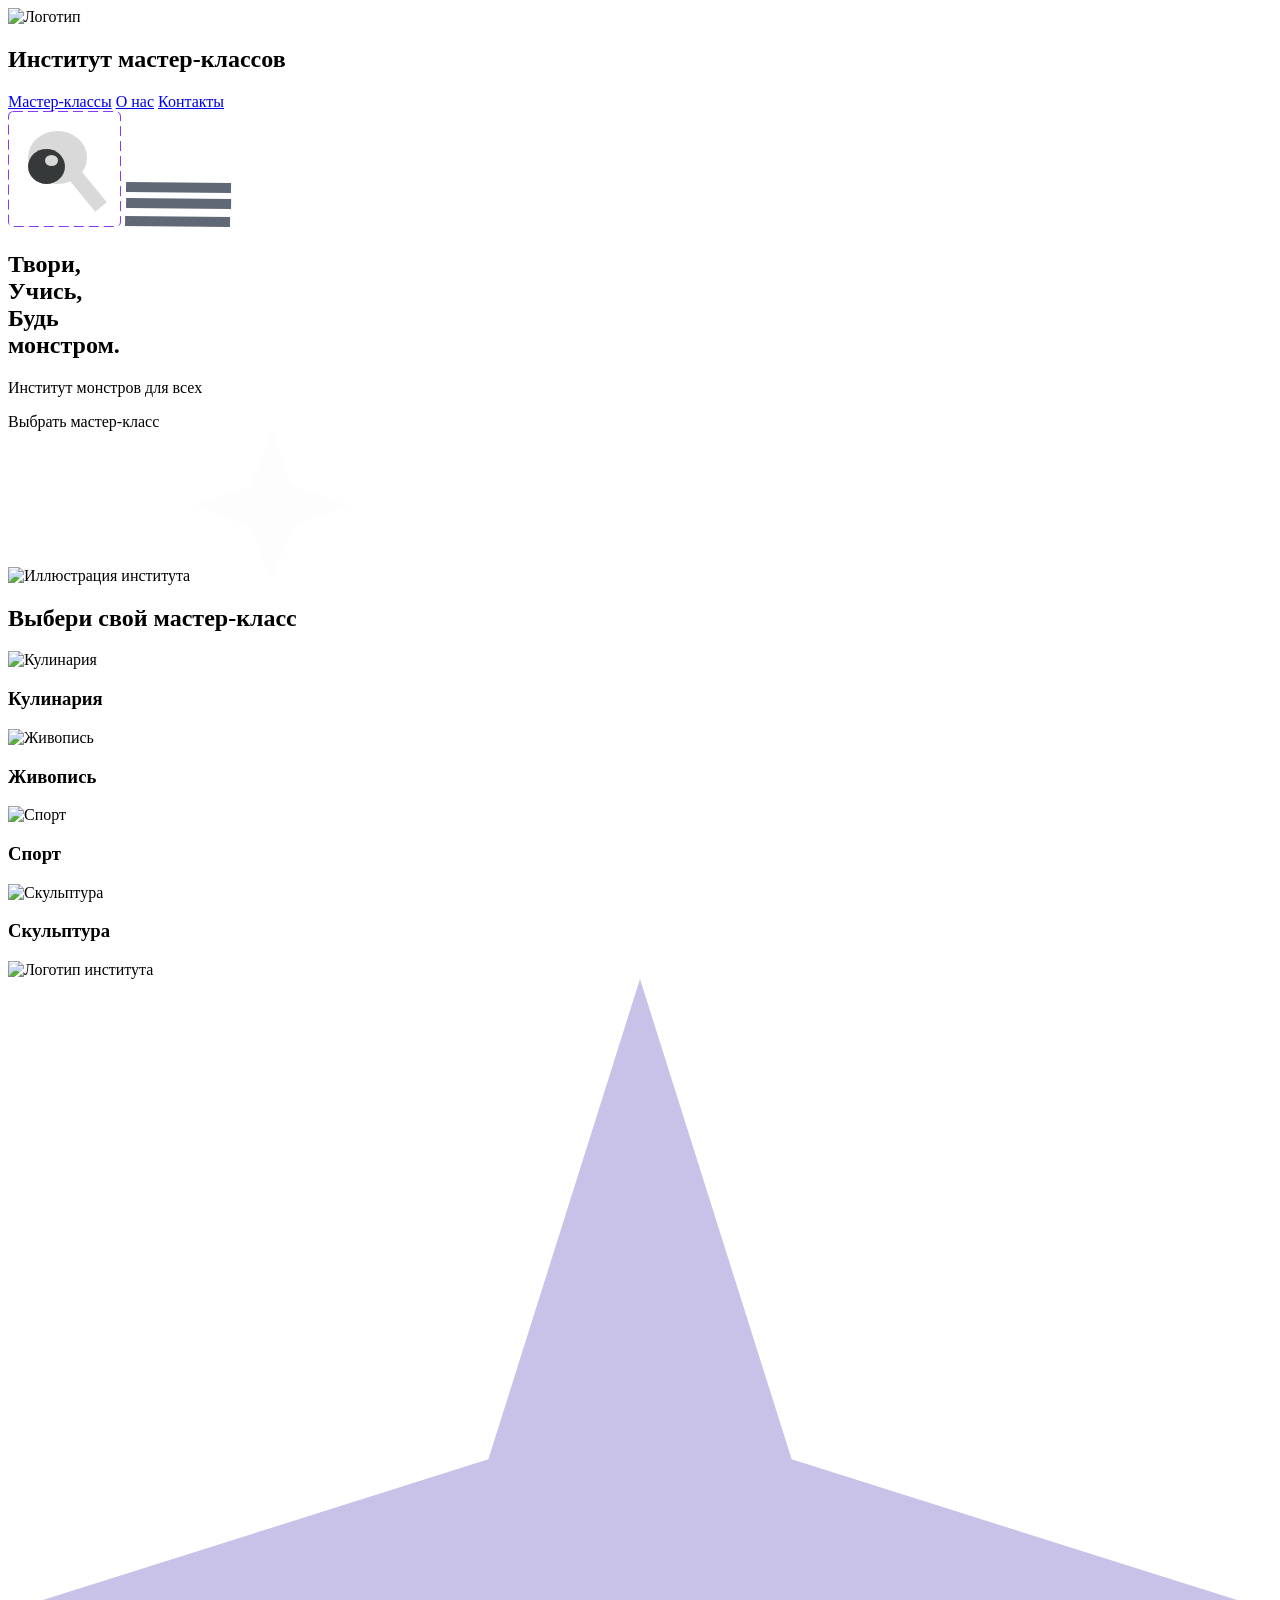
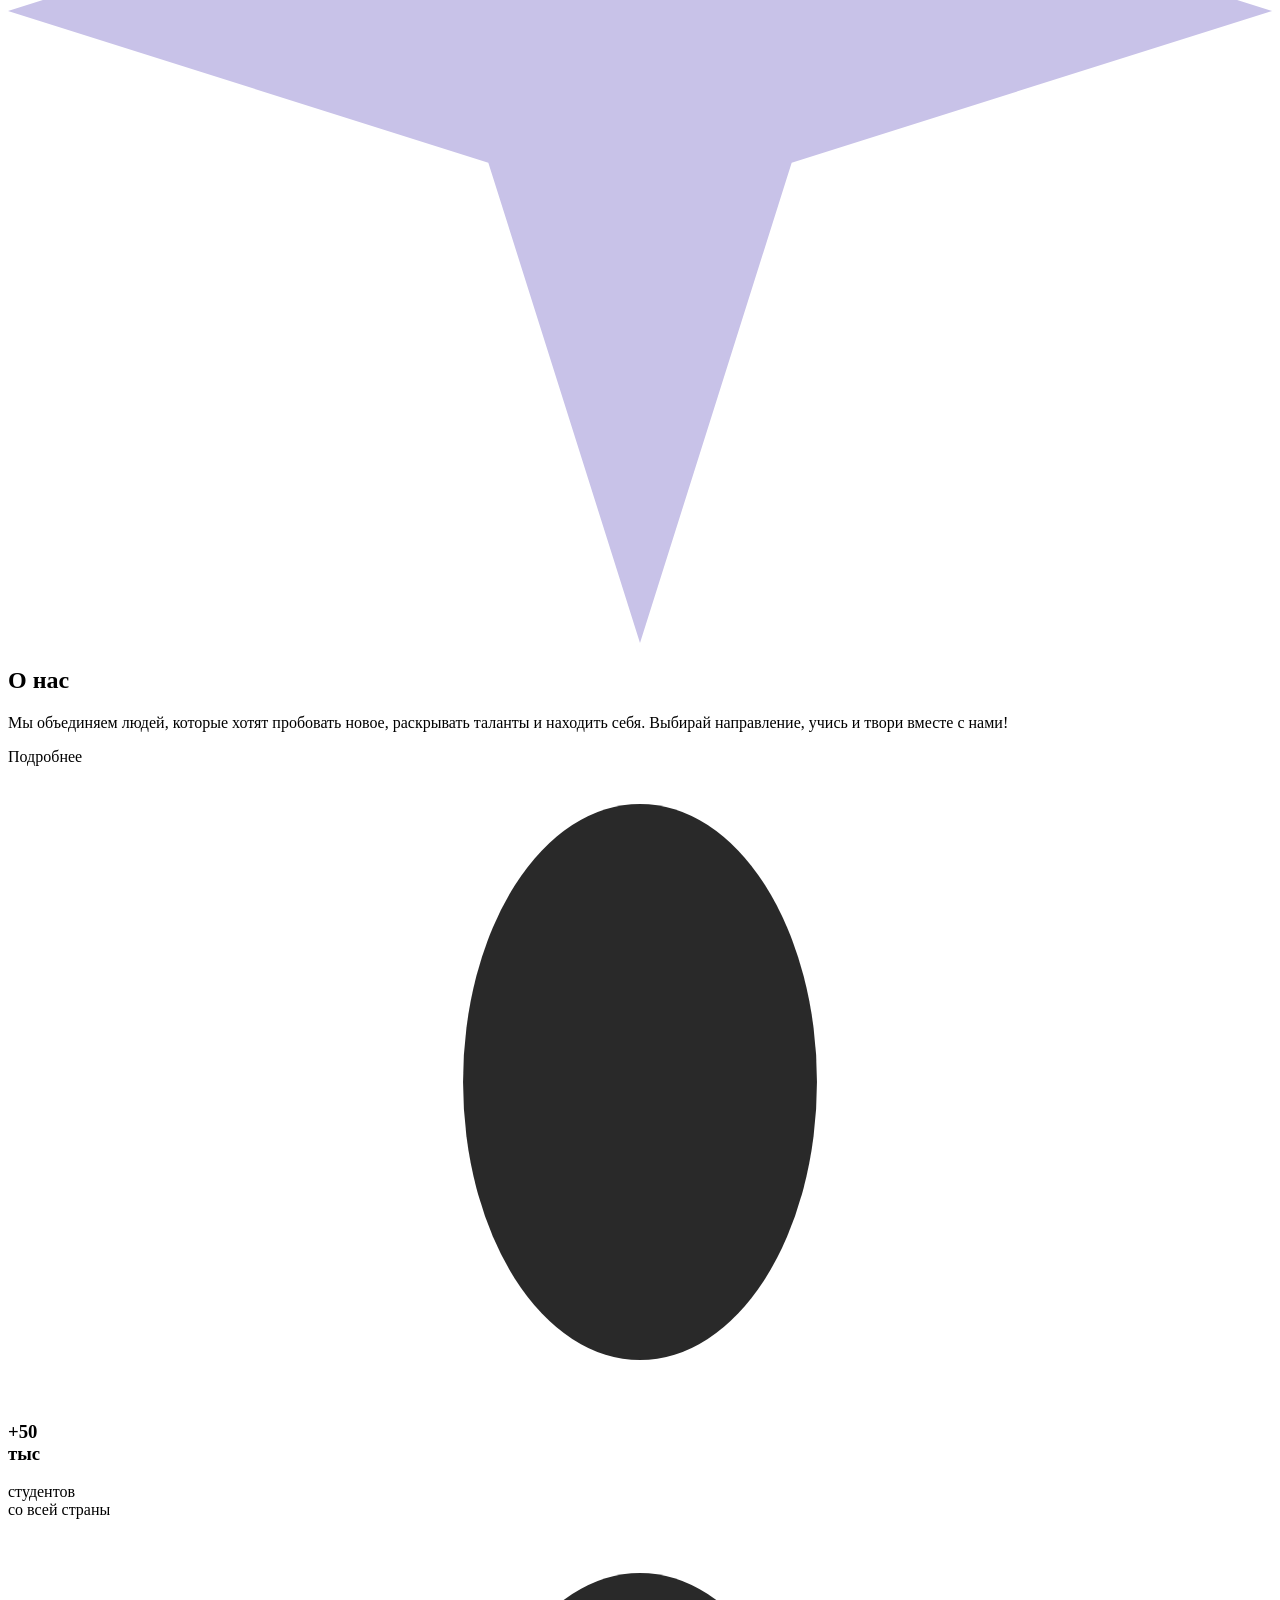
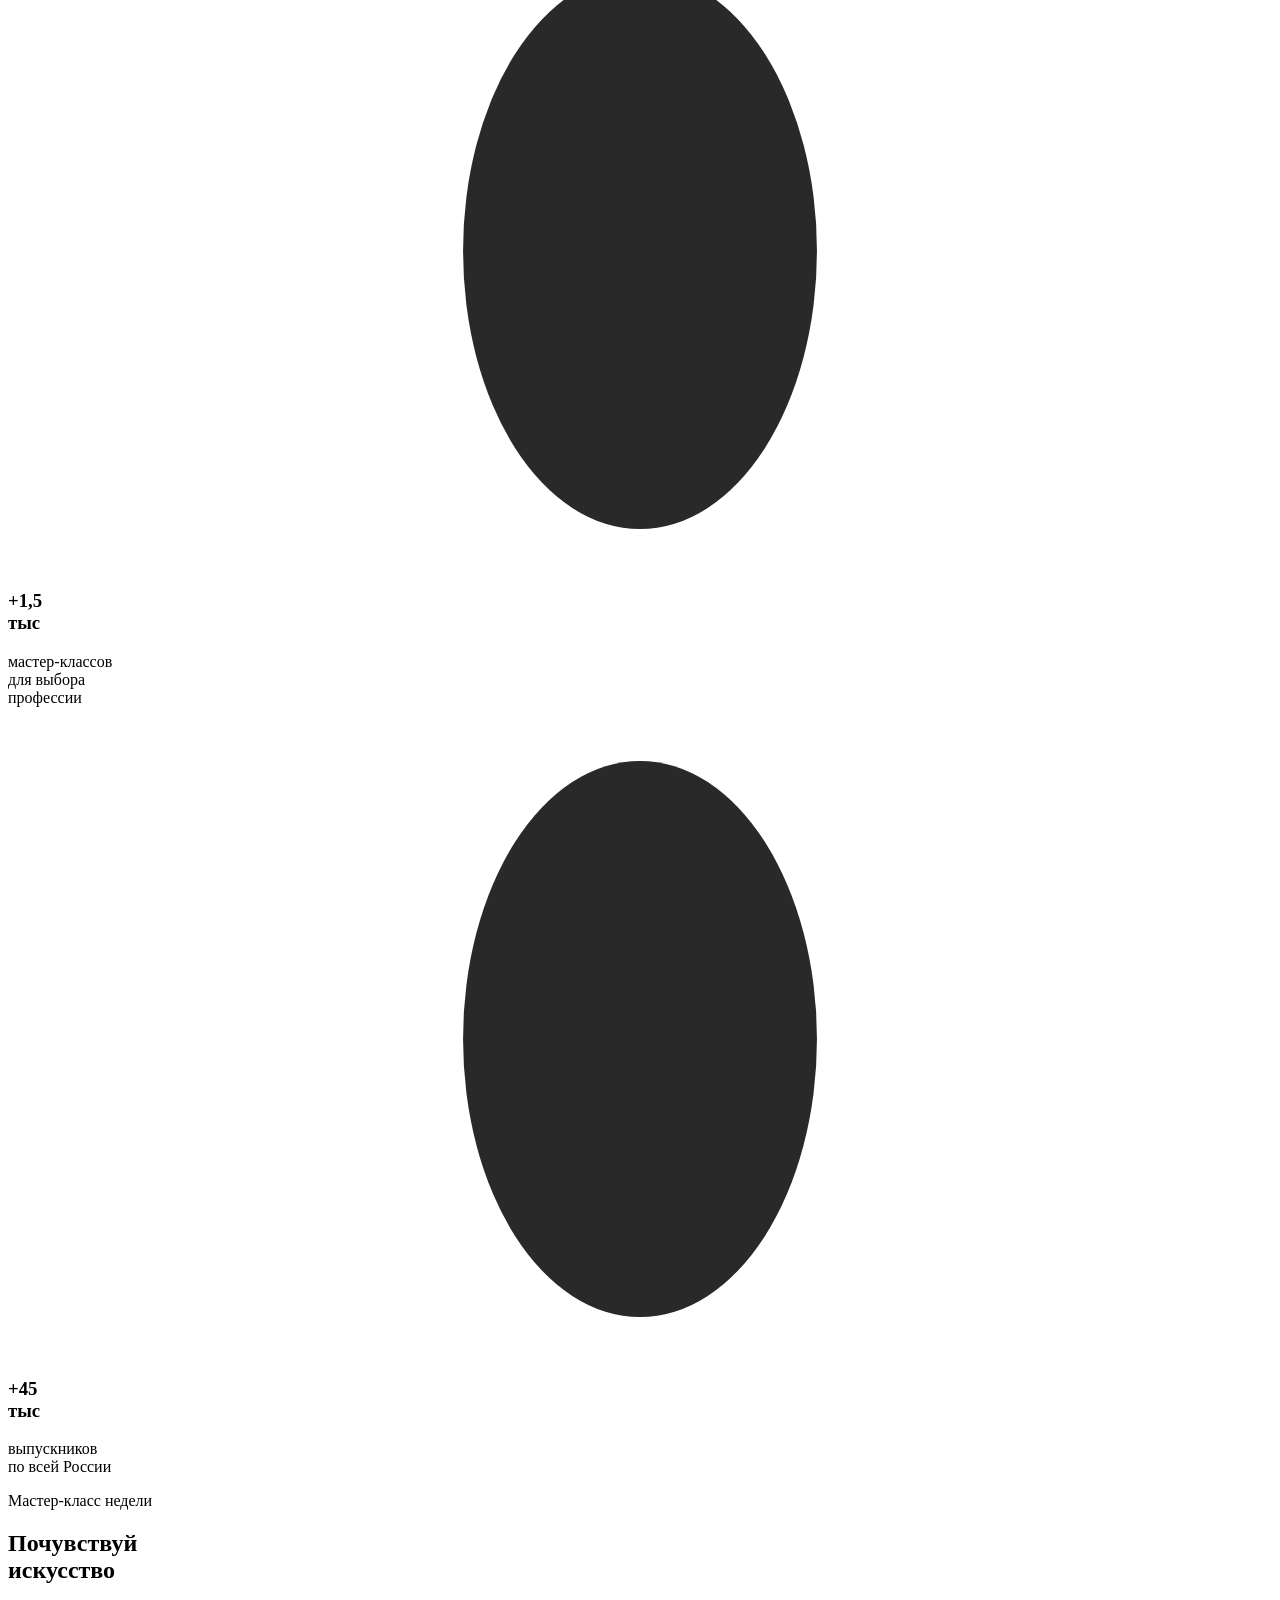
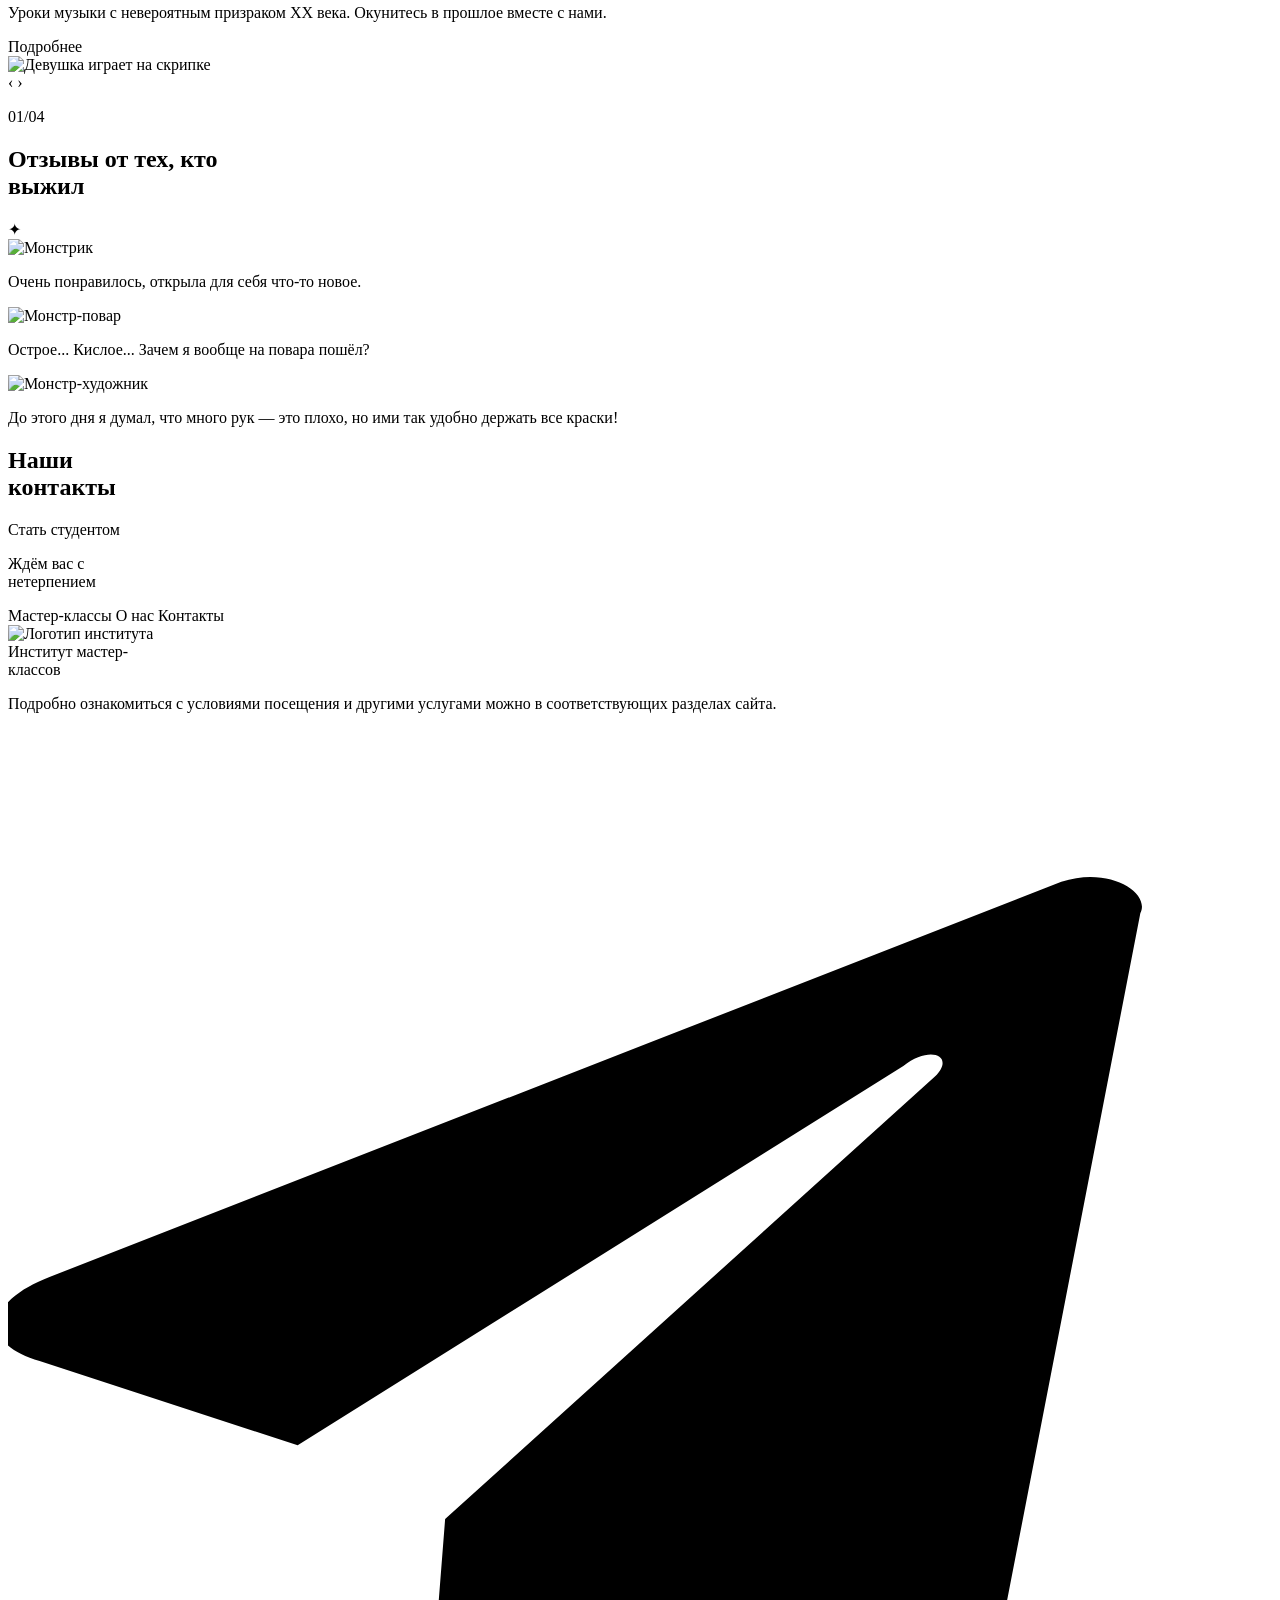
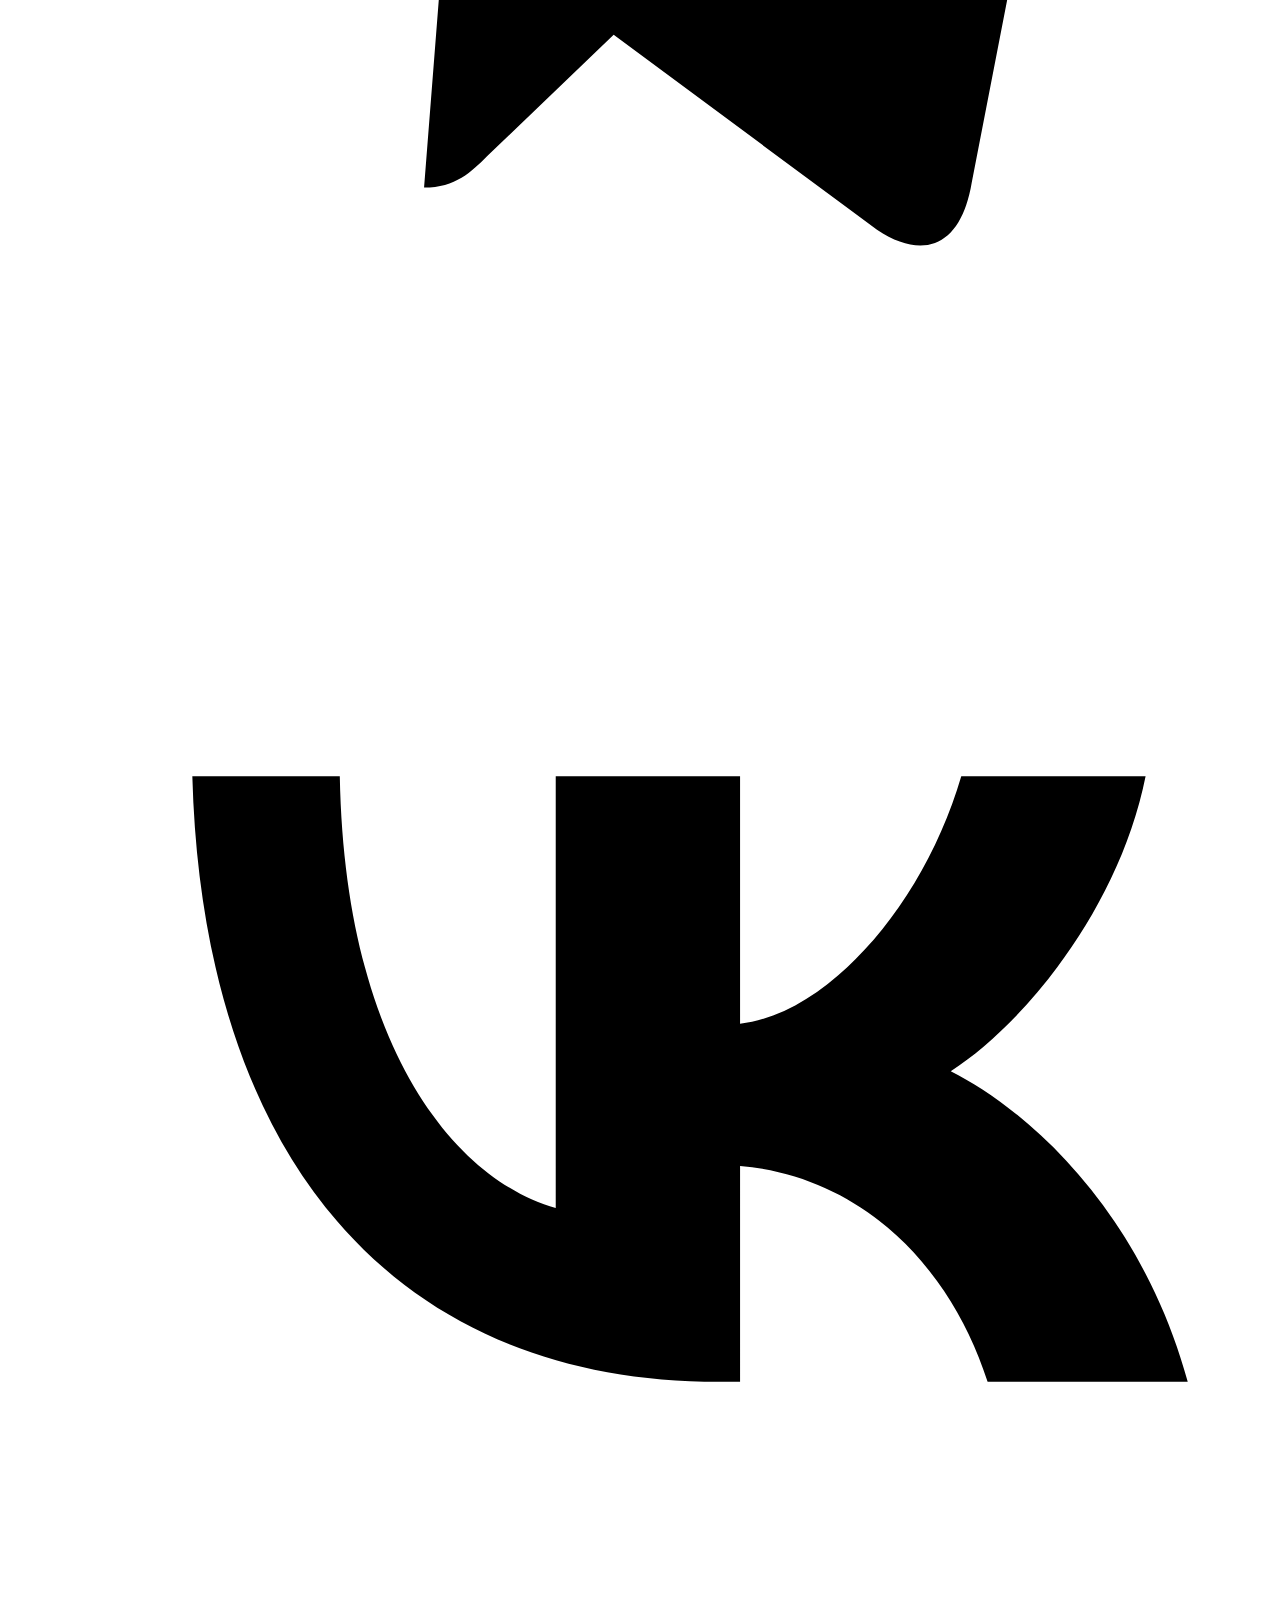
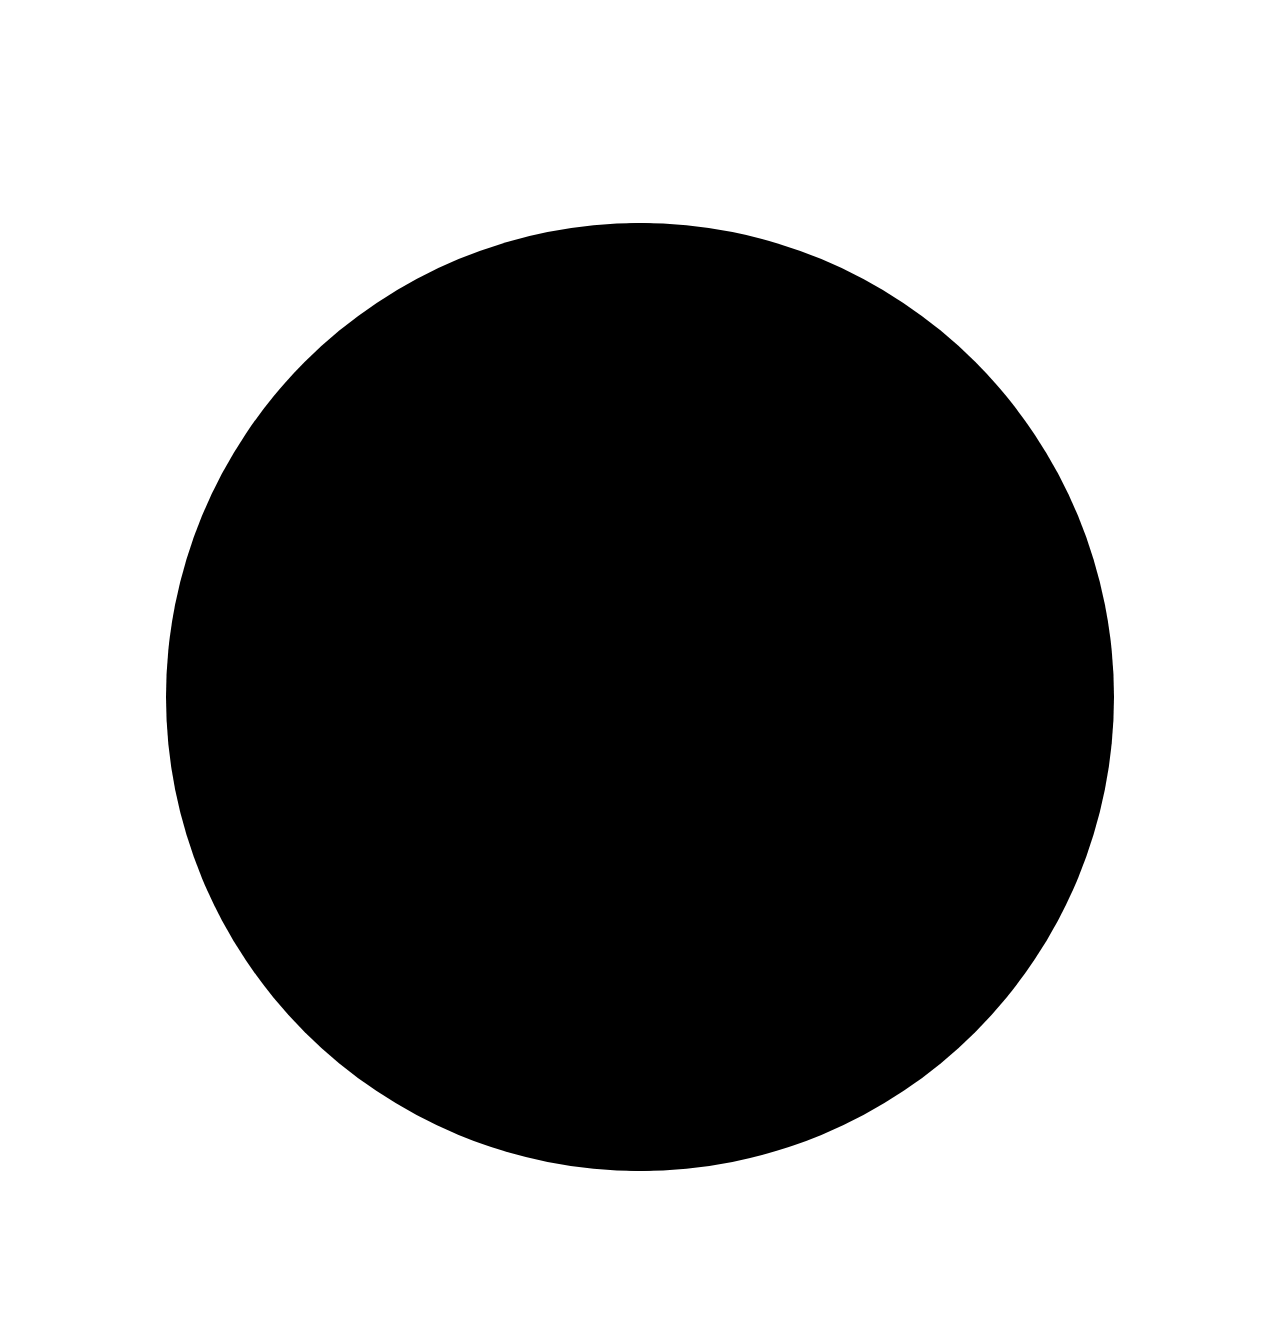
==== index.html @ 17a02067 "Add initial HTML structure for the website This commit adds a complete HTML structure for the 'Инсти" ====
<!DOCTYPE html>
<html lang="ru">

<head>
    <meta charset="UTF-8">
    <meta name="viewport" content="width=device-width, initial-scale=1.0">
    <title>Институт мастер-классов</title>
    <link rel="stylesheet" href="styles/style.css">
</head>

<body>

    <header class="header">
        <div class="brand">
            <img src="images/logo.jpg" class="logo" alt="Логотип">
            <span class="brand-divider" aria-hidden="true"></span>
            <h2>Институт мастер-классов</h2>
        </div>

        <nav>
            <a href="#classes">Мастер-классы</a>
            <a href="#about">О нас</a>
            <a href="#contacts">Контакты</a>
        </nav>

        <svg class="svgnav" width="113" height="116" viewBox="0 0 113 116" fill="none" xmlns="http://www.w3.org/2000/svg">
            <rect x="0.5" y="0.5" width="112" height="115" rx="4.5" stroke="#8A38F5" stroke-dasharray="10 5"/>
            <path d="M66 63L93 96" stroke-width="15" stroke="#D9D9D9"/>
            <ellipse cx="49.5" cy="46.5" rx="29.5" ry="26.5" fill="#D9D9D9"/>
            <path d="M57 55.5C57 65.165 48.7173 73 38.5 73C28.2827 73 20 65.165 20 55.5C20 45.835 28.2827 38 38.5 38C48.7173 38 57 45.835 57 55.5Z" fill="#36393A"/>
            <ellipse cx="43.5" cy="49.5" rx="6.5" ry="5.5" fill="#D9D9D9"/>
        </svg>

        <svg class="menu-icon" width="107" height="45" viewBox="0 0 107 45" fill="none" xmlns="http://www.w3.org/2000/svg" aria-hidden="true">
            <path d="M105.095 34.9912L105 44.9902L0 44L0.09375 34L105.095 34.9912Z" fill="#606775"/>
            <path d="M106.143 17L106.047 27L1.04688 26L1.14258 16L106.143 17Z" fill="#606775"/>
            <path d="M106.095 1L105.999 11L0.999023 10L1.09473 0L106.095 1Z" fill="#606775"/>
        </svg>
    </header>

    <main>

        <section class="hero">
            <div class="hero-text">
                <h1>Твори,<br>Учись,<br>Будь<br>монстром.</h1>
                <p>Институт монстров для всех</p>
                <span class="button">Выбрать мастер-класс</span>
            </div>

            <img src="images/hero.jpg" alt="Иллюстрация института">

            <svg class="hero-star" width="155" height="150" viewBox="0 0 155 150" fill="none" xmlns="http://www.w3.org/2000/svg" aria-hidden="true">
                <path d="M77.5 0L98.432 54.7432L155 75L98.432 95.2568L77.5 150L56.568 95.2568L0 75L56.568 54.7432L77.5 0Z" fill="#FEFDFD" fill-opacity="0.79"/>
            </svg>
        </section>

        <section class="classes" id="classes">
            <h2>Выбери свой мастер-класс</h2>

            <div class="cards">
                <div class="card">
                    <img src="images/cooking.jpg" alt="Кулинария">
                    <h3>Кулинария</h3>
                </div>

                <div class="card">
                    <img src="images/painting.jpg" alt="Живопись">
                    <h3>Живопись</h3>
                </div>

                <div class="card">
                    <img src="images/sport.jpg" alt="Спорт">
                    <h3>Спорт</h3>
                </div>

                <div class="card">
                    <img src="images/sculpture.jpg" alt="Скульптура">
                    <h3>Скульптура</h3>
                </div>
            </div>
        </section>

        <section class="about" id="about">
            <div class="about-logo">
                <img src="images/logo.jpg" alt="Логотип института">
            </div>

            <div class="about-text">
                <svg class="about-star" viewBox="0 0 100 100" aria-hidden="true">
                    <polygon points="50,0 62,38 100,50 62,62 50,100 38,62 0,50 38,38" fill="#C8C2E8"/>
                </svg>

                <h2>О нас</h2>

                <p>
                    Мы объединяем людей, которые хотят пробовать
                    новое, раскрывать таланты и находить себя.
                    Выбирай направление, учись и твори вместе с нами!
                </p>

                <span class="about-button">Подробнее</span>
            </div>

            <div class="about-stats">
                <div class="stat-card">
                    <svg class="eye" viewBox="0 0 50 25" aria-hidden="true">
                        <ellipse cx="25" cy="12.5" rx="24" ry="12" fill="white"/>
                        <ellipse cx="25" cy="12.5" rx="7" ry="11" fill="#292929"/>
                    </svg>
                    <h3>+50<br>тыс</h3>
                    <p>студентов<br>со всей страны</p>
                </div>

                <div class="stat-card">
                    <svg class="eye" viewBox="0 0 50 25" aria-hidden="true">
                        <ellipse cx="25" cy="12.5" rx="24" ry="12" fill="white"/>
                        <ellipse cx="25" cy="12.5" rx="7" ry="11" fill="#292929"/>
                    </svg>
                    <h3>+1,5<br>тыс</h3>
                    <p>мастер-классов<br>для выбора<br>профессии</p>
                </div>

                <div class="stat-card">
                    <svg class="eye" viewBox="0 0 50 25" aria-hidden="true">
                        <ellipse cx="25" cy="12.5" rx="24" ry="12" fill="white"/>
                        <ellipse cx="25" cy="12.5" rx="7" ry="11" fill="#292929"/>
                    </svg>
                    <h3>+45<br>тыс</h3>
                    <p>выпускников<br>по всей России</p>
                </div>
            </div>
        </section>

        <section class="weekly-masterclass" id="weekly">
            <div class="weekly-info">
                <p class="weekly-label">Мастер-класс недели</p>
                <h2>Почувствуй<br>искусство</h2>

                <p class="weekly-description">
                    Уроки музыки с невероятным призраком
                    XX века. Окунитесь в прошлое вместе с нами.
                </p>

                <span class="weekly-button">Подробнее</span>
            </div>

            <div class="weekly-art">
                <div class="weekly-image">
                    <img src="images/violin-girl.jpg" alt="Девушка играет на скрипке">

                    <div class="weekly-arrows">
                        <span>‹</span>
                        <span>›</span>
                        <p>01/04</p>
                    </div>
                </div>
            </div>
        </section>

        <section class="reviews" id="reviews">
            <div class="reviews-heading">
                <h2>Отзывы от тех, кто<br>выжил</h2>
                <span class="reviews-heading-star">✦</span>
            </div>

            <div class="reviews-content">
                <article class="review-card review-one">
                    <img class="review-drawing" src="images/review-monster.png" alt="Монстрик">

                    <div class="review-bubble">
                        <p>
                            Очень понравилось,
                            открыла для себя
                            что-то новое.
                        </p>
                    </div>
                </article>

                <article class="review-card review-two">
                    <img class="review-drawing" src="images/review-chef.png" alt="Монстр-повар">

                    <div class="review-bubble">
                        <p>
                            Острое... Кислое...
                            Зачем я вообще
                            на повара пошёл?
                        </p>
                    </div>
                </article>

                <article class="review-card review-three">
                    <img class="review-drawing" src="images/review-painter.png" alt="Монстр-художник">

                    <div class="review-bubble">
                        <p>
                            До этого дня я думал,
                            что много рук — это
                            плохо, но ими так
                            удобно держать
                            все краски!
                        </p>
                    </div>
                </article>
            </div>
        </section>

        <section class="contacts" id="contacts">
            <div class="contacts-main">
                <h2>Наши<br>контакты</h2>
                <span class="contacts-button">Стать студентом</span>
            </div>

            <div class="contacts-side">
                <p class="contacts-caption">
                    Ждём вас с<br>
                    нетерпением
                </p>

                <div class="contacts-nav">
                    <span>Мастер-классы</span>
                    <span>О нас</span>
                    <span>Контакты</span>
                </div>
            </div>
        </section>

    </main>

    <footer class="footer">
        <div class="footer-brand">
            <div class="footer-logo2">
                <img src="images/logo2.jpg" alt="Логотип института">
            </div>

            <span class="footer-divider"></span>

            <span class="footer-title">
                Институт мастер-<br>
                классов
            </span>
        </div>

        <p class="footer-note">
            Подробно ознакомиться с условиями
            посещения и другими услугами можно
            в соответствующих разделах сайта.
        </p>

        <div class="footer-socials">
            <div class="social-icon" aria-label="Telegram">
                <svg viewBox="0 0 24 24" aria-hidden="true">
                    <path d="M21.5 3.5 18.3 20c-.2 1.2-.9 1.5-1.8.9l-5-3.7-2.4 2.3c-.3.3-.6.6-1.2.6l.4-5.1 9.3-8.4c.4-.4-.1-.6-.6-.2L5.5 13.6.6 12c-1.1-.3-1.1-1.1.2-1.6L20 2.9c.9-.3 1.7.2 1.5.6Z"/>
                </svg>
            </div>

            <div class="social-icon" aria-label="ВКонтакте">
                <svg viewBox="0 0 24 24" aria-hidden="true">
                    <path d="M3.5 7.2c.2 7.2 3.8 11.5 10 11.5h.4v-4.1c2.3.2 4 1.9 4.7 4.1h3.8c-.9-3.3-3.1-5.2-4.5-5.9 1.4-.9 3.2-3.1 3.7-5.6h-3.5c-.7 2.4-2.5 4.5-4.2 4.7V7.2h-3.5v8.2c-1.8-.5-4-2.9-4.1-8.2H3.5Z"/>
                </svg>
            </div>

            <div class="social-icon" aria-label="Веб-сайт">
                <svg viewBox="0 0 24 24" aria-hidden="true">
                    <circle cx="12" cy="12" r="9"/>
                    <ellipse cx="12" cy="12" rx="4" ry="9"/>
                    <path d="M3.5 9h17M3.5 15h17"/>
                </svg>
            </div>
        </div>
    </footer>

</body>
</html>
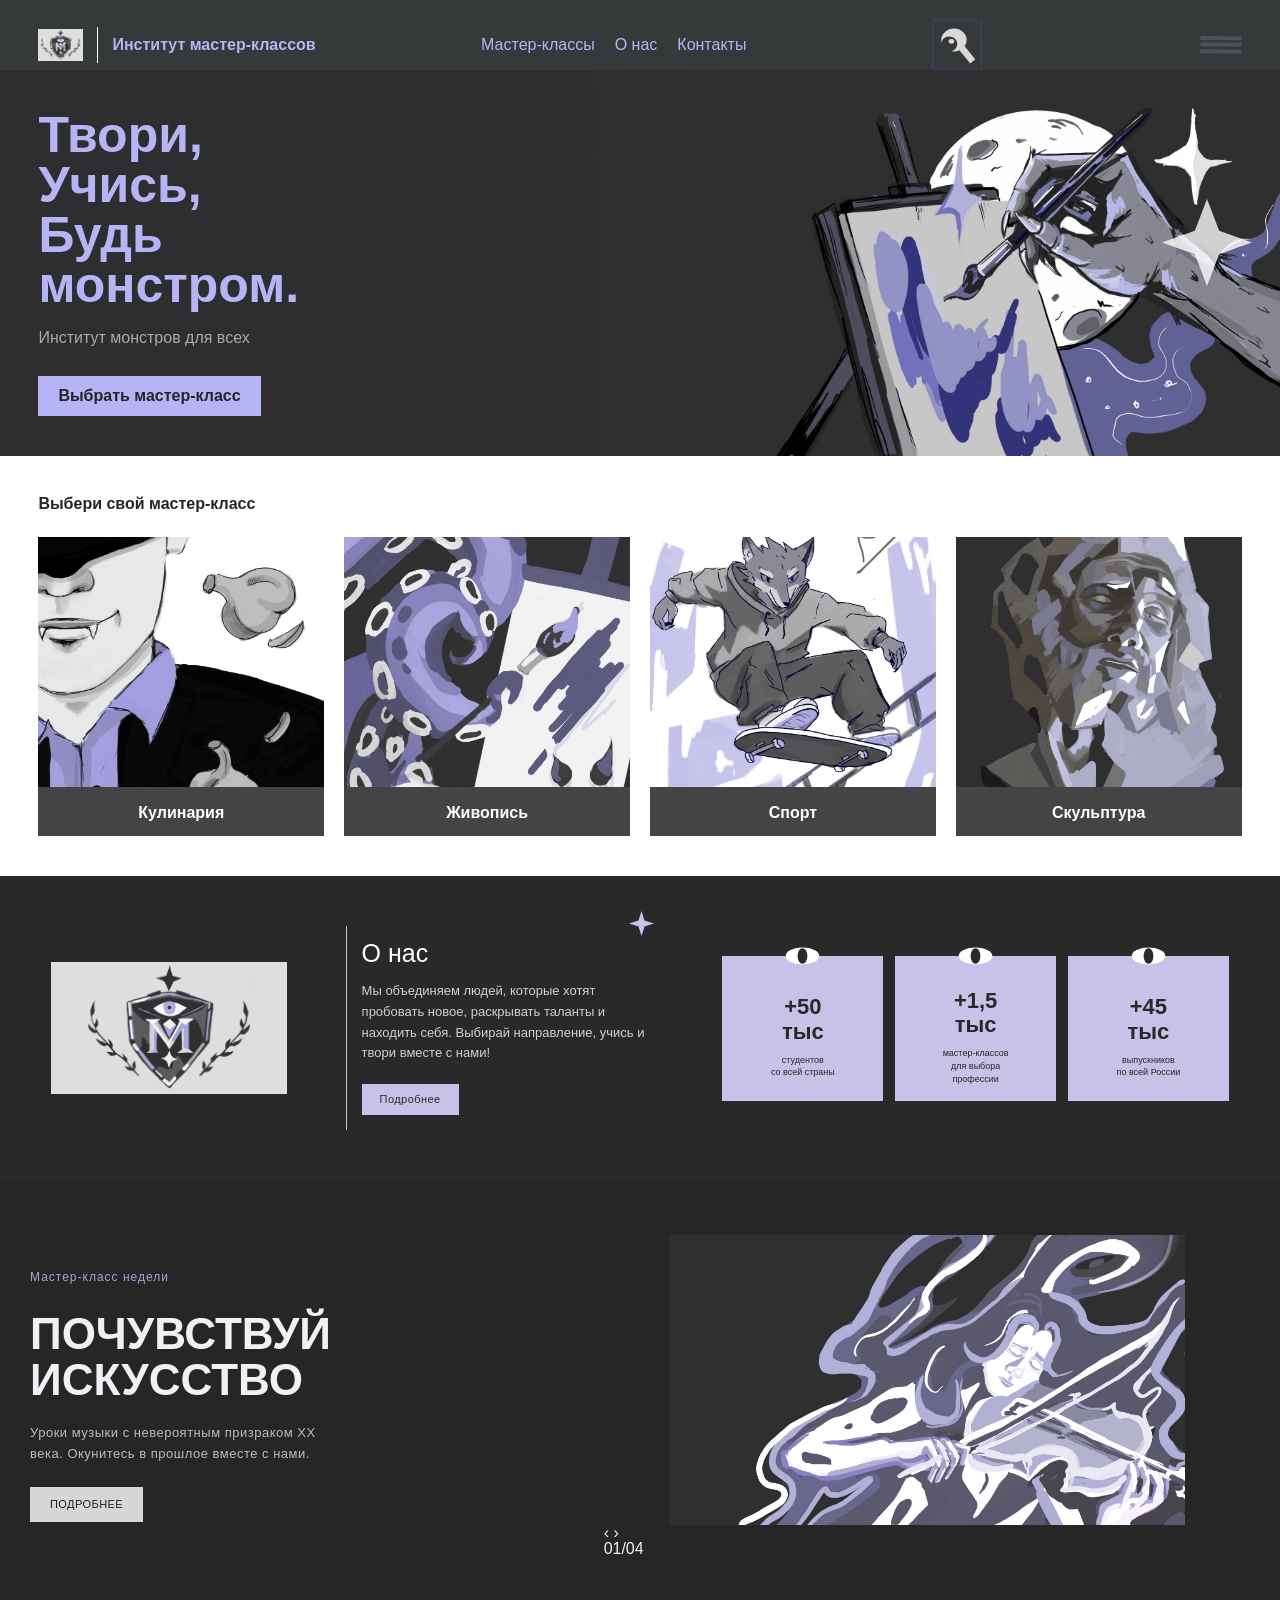
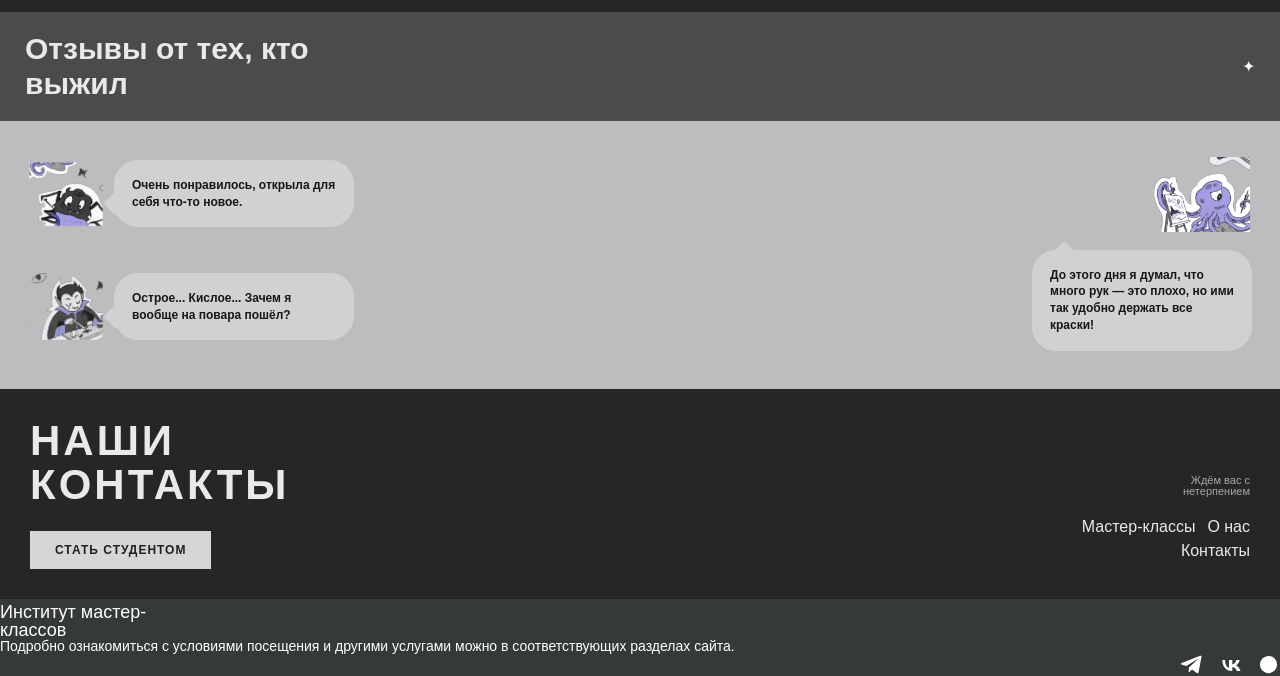
==== commit 371c6540: "Fix formatting issues in index.html" ====
--- a/index.html
+++ b/index.html
@@ -271,3 +271,4 @@
 
 </body>
 </html>
+
--- a/styles/style.css
+++ b/styles/style.css
@@ -0,0 +1,3 @@
+@import url("reset.css");
+@import url("fonts.css");
+@import url("layout.css");
